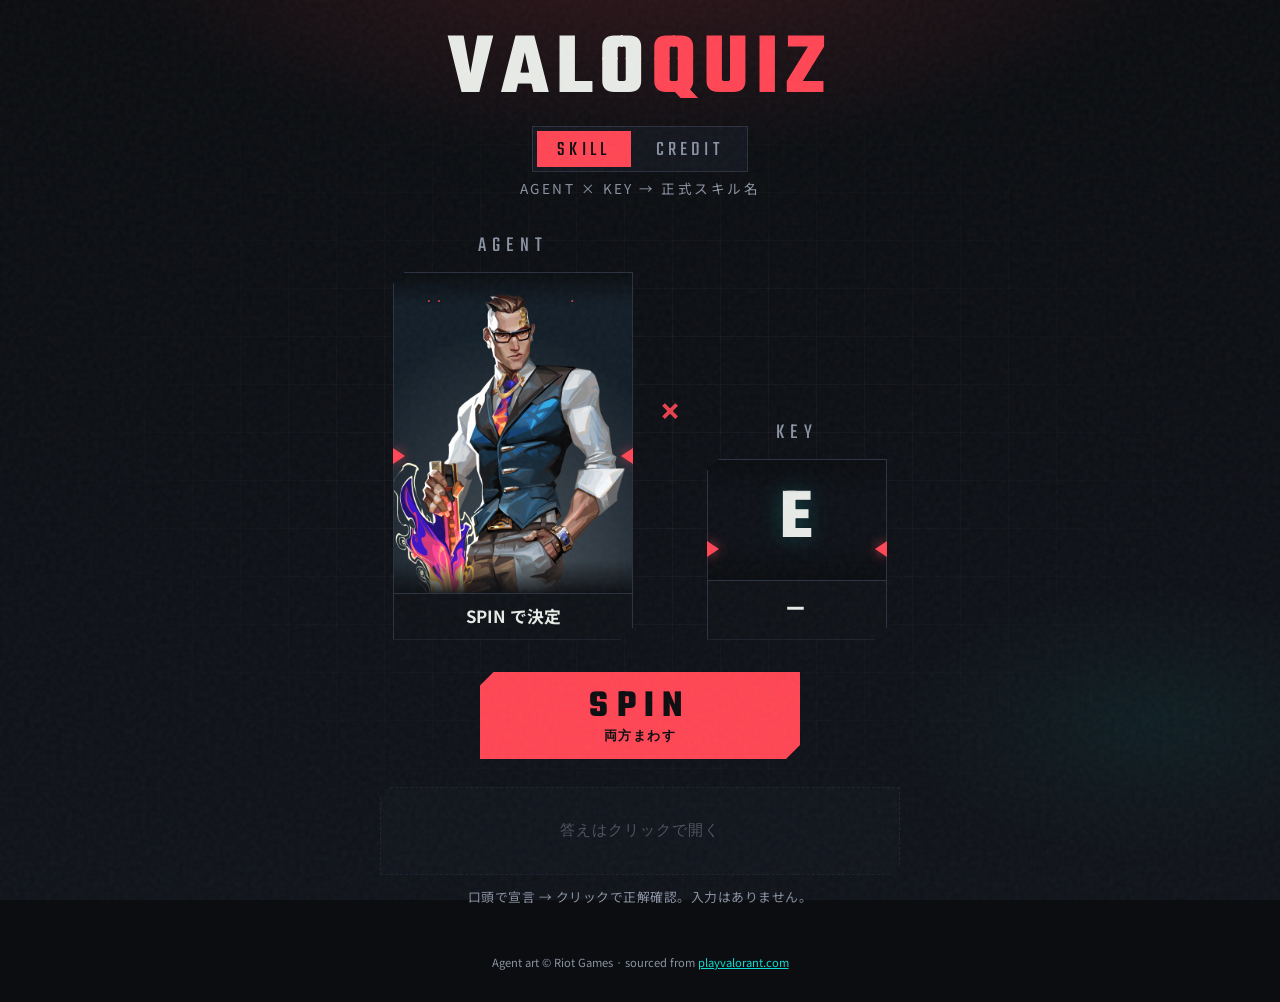
==== index.html @ 6aa87c43 "Add VALO QUIZ skill and credit quizzes Co-authored-by: Cursor <cursoragent@cursor.com>" ====
<!DOCTYPE html>
<html lang="ja">
  <head>
    <meta charset="UTF-8" />
    <meta name="viewport" content="width=device-width, initial-scale=1.0" />
    <title>VALO QUIZ — スキル名ルーレット</title>
    <link rel="preconnect" href="https://fonts.googleapis.com" />
    <link rel="preconnect" href="https://fonts.gstatic.com" crossorigin />
    <link
      href="https://fonts.googleapis.com/css2?family=Noto+Sans+JP:wght@400;500;700;900&family=Teko:wght@500;600;700&display=swap"
      rel="stylesheet"
    />
    <link rel="stylesheet" href="styles.css" />
  </head>
  <body>
    <div class="noise" aria-hidden="true"></div>
    <div class="grid-bg" aria-hidden="true"></div>

    <header class="top">
      <p class="brand">VALO<span>QUIZ</span></p>
      <nav class="tabs" aria-label="クイズ切り替え">
        <a class="tab is-active" href="index.html" aria-current="page">SKILL</a>
        <a class="tab" href="credit.html">CREDIT</a>
      </nav>
      <p class="tag">AGENT × KEY → 正式スキル名</p>
    </header>

    <main class="stage">
      <section class="reels" aria-label="ルーレット">
        <div class="reel-block">
          <div class="reel-label">AGENT</div>
          <div class="reel agent-reel" id="agent-reel">
            <div class="pointer" aria-hidden="true"></div>
            <div class="reel-window">
              <div class="reel-strip" id="agent-strip"></div>
            </div>
            <div class="agent-name" id="agent-name">？</div>
          </div>
        </div>

        <div class="x-mark" aria-hidden="true">×</div>

        <div class="reel-block">
          <div class="reel-label">KEY</div>
          <div class="reel key-reel" id="key-reel">
            <div class="pointer" aria-hidden="true"></div>
            <div class="reel-window">
              <div class="reel-strip" id="key-strip"></div>
            </div>
            <div class="key-name" id="key-name">？</div>
          </div>
        </div>
      </section>

      <section class="controls">
        <button type="button" class="spin-btn" id="spin-btn">
          <span class="spin-btn__glitch">SPIN</span>
          <span class="spin-btn__sub">両方まわす</span>
        </button>
      </section>

      <section class="answer-panel">
        <button
          type="button"
          class="answer-btn"
          id="answer-btn"
          disabled
          aria-expanded="false"
        >
          <span class="answer-btn__hint" id="answer-hint"
            >答えはクリックで開く</span
          >
          <span class="answer-btn__value" id="answer-value" hidden></span>
        </button>
        <p class="howto">
          口頭で宣言 → クリックで正解確認。入力はありません。
        </p>
      </section>
    </main>

    <footer class="foot">
      <span
        >Agent art © Riot Games · sourced from
        <a
          href="https://playvalorant.com/ja-jp/agents/"
          target="_blank"
          rel="noopener"
          >playvalorant.com</a
        ></span
      >
    </footer>

    <script src="data.js"></script>
    <script src="app.js"></script>
  </body>
</html>
---- styles.css ----
:root {
  --bg: #0b0d10;
  --bg-2: #12151c;
  --panel: #171b24;
  --line: #2a3140;
  --text: #e8ebe7;
  --muted: #8b93a3;
  --valorant: #ff4655;
  --valorant-deep: #c83744;
  --cyan: #0fdbd2;
  --agent-w: 240px;
  --agent-h: 320px;
  --key-h: 120px;
  --ease-out: cubic-bezier(0.16, 1, 0.3, 1);
}

*,
*::before,
*::after {
  box-sizing: border-box;
}

html,
body {
  margin: 0;
  min-height: 100%;
}

body {
  font-family: "Noto Sans JP", sans-serif;
  color: var(--text);
  background: var(--bg);
  overflow-x: hidden;
}

.noise {
  pointer-events: none;
  position: fixed;
  inset: 0;
  z-index: 50;
  opacity: 0.045;
  background-image: url("data:image/svg+xml,%3Csvg viewBox='0 0 200 200' xmlns='http://www.w3.org/2000/svg'%3E%3Cfilter id='n'%3E%3CfeTurbulence type='fractalNoise' baseFrequency='0.85' numOctaves='4' stitchTiles='stitch'/%3E%3C/filter%3E%3Crect width='100%25' height='100%25' filter='url(%23n)'/%3E%3C/svg%3E");
}

.grid-bg {
  pointer-events: none;
  position: fixed;
  inset: 0;
  background:
    radial-gradient(ellipse 80% 50% at 50% -10%, rgba(255, 70, 85, 0.18), transparent 55%),
    radial-gradient(ellipse 40% 30% at 90% 80%, rgba(15, 219, 210, 0.06), transparent 50%),
    linear-gradient(180deg, #0b0d10 0%, #10131a 100%);
  z-index: -1;
}

.grid-bg::after {
  content: "";
  position: absolute;
  inset: 0;
  background-image:
    linear-gradient(rgba(255, 255, 255, 0.03) 1px, transparent 1px),
    linear-gradient(90deg, rgba(255, 255, 255, 0.03) 1px, transparent 1px);
  background-size: 48px 48px;
  mask-image: radial-gradient(ellipse at center, black 20%, transparent 75%);
}

.top {
  text-align: center;
  padding: 2rem 1rem 0.5rem;
  animation: rise 0.7s var(--ease-out) both;
}

.brand {
  margin: 0;
  font-family: Teko, sans-serif;
  font-weight: 700;
  font-size: clamp(3rem, 10vw, 5.5rem);
  letter-spacing: 0.08em;
  line-height: 0.9;
  text-transform: uppercase;
}

.brand span {
  color: var(--valorant);
}

.tabs {
  display: inline-flex;
  gap: 0.25rem;
  margin-top: 0.9rem;
  padding: 0.25rem;
  border: 1px solid var(--line);
  background: rgba(23, 27, 36, 0.7);
}

.tab {
  padding: 0.3rem 1.3rem 0.1rem;
  font-family: Teko, sans-serif;
  font-size: 1.3rem;
  letter-spacing: 0.2em;
  color: var(--muted);
  text-decoration: none;
  transition: color 0.15s ease, background 0.15s ease;
}

.tab:hover {
  color: var(--text);
}

.tab.is-active {
  color: #0b0d10;
  background: var(--valorant);
}

.tag {
  margin: 0.4rem 0 0;
  color: var(--muted);
  font-size: 0.85rem;
  letter-spacing: 0.18em;
  text-transform: uppercase;
}

.stage {
  width: min(960px, 100%);
  margin: 0 auto;
  padding: 1.5rem 1rem 3rem;
}

.reels {
  display: flex;
  align-items: flex-end;
  justify-content: center;
  gap: clamp(0.75rem, 3vw, 1.75rem);
  flex-wrap: wrap;
  animation: rise 0.8s var(--ease-out) 0.1s both;
}

.reel-block {
  display: flex;
  flex-direction: column;
  align-items: center;
  gap: 0.65rem;
}

.reel-label {
  font-family: Teko, sans-serif;
  font-size: 1.35rem;
  letter-spacing: 0.28em;
  color: var(--muted);
}

.reel {
  position: relative;
  background: var(--panel);
  border: 1px solid var(--line);
  clip-path: polygon(12px 0, 100% 0, 100% calc(100% - 12px), calc(100% - 12px) 100%, 0 100%, 0 12px);
}

.agent-reel {
  width: var(--agent-w);
}

.key-reel {
  width: min(180px, 42vw);
}

.pointer {
  position: absolute;
  inset: 0;
  pointer-events: none;
  z-index: 3;
}

.pointer::before,
.pointer::after {
  content: "";
  position: absolute;
  top: 50%;
  width: 0;
  height: 0;
  transform: translateY(-50%);
  filter: drop-shadow(0 0 6px rgba(255, 70, 85, 0.7));
}

.pointer::before {
  left: -1px;
  border-top: 8px solid transparent;
  border-bottom: 8px solid transparent;
  border-left: 12px solid var(--valorant);
}

.pointer::after {
  right: -1px;
  border-top: 8px solid transparent;
  border-bottom: 8px solid transparent;
  border-right: 12px solid var(--valorant);
}

.reel-window {
  overflow: hidden;
  position: relative;
}

.agent-reel .reel-window {
  height: var(--agent-h);
}

.key-reel .reel-window {
  height: var(--key-h);
}

.reel-window::before,
.reel-window::after {
  content: "";
  position: absolute;
  left: 0;
  right: 0;
  height: 28%;
  z-index: 2;
  pointer-events: none;
}

.agent-reel .reel-window::before,
.agent-reel .reel-window::after {
  height: 10%;
}

.reel-window::before {
  top: 0;
  background: linear-gradient(to bottom, rgba(11, 13, 16, 0.92), transparent);
}

.reel-window::after {
  bottom: 0;
  background: linear-gradient(to top, rgba(11, 13, 16, 0.92), transparent);
}

.reel-strip {
  will-change: transform;
}

.agent-card {
  height: var(--agent-h);
  overflow: hidden;
  background: #0e1117;
}

.agent-card img {
  display: block;
  width: 100%;
  height: 100%;
  object-fit: cover;
  object-position: center top;
  filter: saturate(1.05) contrast(1.05);
  user-select: none;
  pointer-events: none;
}

.key-card {
  height: var(--key-h);
  display: grid;
  place-items: center;
  background: #0e1117;
}

.key-glyph {
  font-family: Teko, sans-serif;
  font-size: 4.5rem;
  font-weight: 700;
  letter-spacing: 0.04em;
  color: var(--text);
  line-height: 1;
  text-shadow: 0 0 24px rgba(15, 219, 210, 0.25);
}

.key-card.is-ult .key-glyph {
  color: var(--valorant);
  text-shadow: 0 0 28px rgba(255, 70, 85, 0.45);
}

.agent-name,
.key-name {
  margin: 0;
  padding: 0.65rem 0.75rem;
  width: 100%;
  text-align: center;
  font-weight: 700;
  font-size: 1.05rem;
  border-top: 1px solid var(--line);
  background: rgba(0, 0, 0, 0.35);
  min-height: 2.75rem;
  display: grid;
  place-items: center;
}

.key-name {
  font-family: Teko, sans-serif;
  font-size: 1.6rem;
  letter-spacing: 0.12em;
}

.x-mark {
  font-family: Teko, sans-serif;
  font-size: 3rem;
  color: var(--valorant);
  align-self: center;
  margin-bottom: 2.5rem;
  opacity: 0.9;
}

.controls {
  display: flex;
  justify-content: center;
  margin-top: 2rem;
  animation: rise 0.85s var(--ease-out) 0.18s both;
}

.spin-btn {
  appearance: none;
  border: none;
  cursor: pointer;
  min-width: min(320px, 88vw);
  padding: 1rem 1.5rem 0.85rem;
  background: var(--valorant);
  color: #0b0d10;
  clip-path: polygon(14px 0, 100% 0, 100% calc(100% - 14px), calc(100% - 14px) 100%, 0 100%, 0 14px);
  transition: transform 0.15s ease, background 0.15s ease, filter 0.15s ease;
}

.spin-btn:hover:not(:disabled) {
  background: #ff5d6a;
  transform: translateY(-2px);
  filter: drop-shadow(0 8px 20px rgba(255, 70, 85, 0.35));
}

.spin-btn:active:not(:disabled) {
  transform: translateY(1px);
}

.spin-btn:disabled {
  cursor: not-allowed;
  opacity: 0.55;
}

.spin-btn__glitch {
  display: block;
  font-family: Teko, sans-serif;
  font-size: 2.4rem;
  font-weight: 700;
  letter-spacing: 0.22em;
  line-height: 1;
}

.spin-btn__sub {
  display: block;
  margin-top: 0.15rem;
  font-size: 0.8rem;
  font-weight: 700;
  letter-spacing: 0.12em;
}

.answer-panel {
  margin-top: 1.75rem;
  display: flex;
  flex-direction: column;
  align-items: center;
  gap: 0.75rem;
  animation: rise 0.9s var(--ease-out) 0.24s both;
}

.answer-btn {
  appearance: none;
  width: min(520px, 92vw);
  min-height: 88px;
  padding: 1.1rem 1.25rem;
  border: 1px dashed var(--line);
  background: rgba(23, 27, 36, 0.85);
  color: var(--text);
  cursor: pointer;
  clip-path: polygon(10px 0, 100% 0, 100% calc(100% - 10px), calc(100% - 10px) 100%, 0 100%, 0 10px);
  transition: border-color 0.2s ease, background 0.2s ease, transform 0.2s ease;
}

.answer-btn:disabled {
  cursor: default;
  opacity: 0.5;
}

.answer-btn:not(:disabled):hover {
  border-color: var(--cyan);
  background: rgba(15, 219, 210, 0.06);
}

.answer-btn.is-open {
  border-style: solid;
  border-color: var(--valorant);
  background: linear-gradient(135deg, rgba(255, 70, 85, 0.16), rgba(23, 27, 36, 0.95));
}

.answer-btn__hint {
  display: block;
  color: var(--muted);
  font-size: 0.95rem;
  letter-spacing: 0.06em;
}

.answer-btn__value {
  display: block;
  font-weight: 900;
  font-size: clamp(1.35rem, 4vw, 1.85rem);
  letter-spacing: 0.04em;
  color: var(--text);
}

.answer-btn__hint[hidden],
.answer-btn__value[hidden] {
  display: none !important;
}

.howto {
  margin: 0;
  color: var(--muted);
  font-size: 0.8rem;
  letter-spacing: 0.04em;
}

.foot {
  text-align: center;
  padding: 0 1rem 2rem;
  color: var(--muted);
  font-size: 0.7rem;
}

.foot a {
  color: var(--cyan);
}

.reel.is-spinning {
  box-shadow: 0 0 0 1px rgba(255, 70, 85, 0.35), 0 0 40px rgba(255, 70, 85, 0.12);
}

.reel.is-landed {
  animation: land-flash 0.55s ease;
}

@keyframes land-flash {
  0% {
    box-shadow: 0 0 0 1px rgba(15, 219, 210, 0.8), 0 0 30px rgba(15, 219, 210, 0.35);
  }
  100% {
    box-shadow: none;
  }
}

@keyframes rise {
  from {
    opacity: 0;
    transform: translateY(18px);
  }
  to {
    opacity: 1;
    transform: translateY(0);
  }
}

@media (max-width: 640px) {
  :root {
    --agent-w: 210px;
    --agent-h: 280px;
    --key-h: 100px;
  }

  .x-mark {
    margin-bottom: 0;
    width: 100%;
    text-align: center;
    order: 3;
    font-size: 2rem;
  }

  .reels {
    flex-direction: column;
    align-items: center;
  }

}
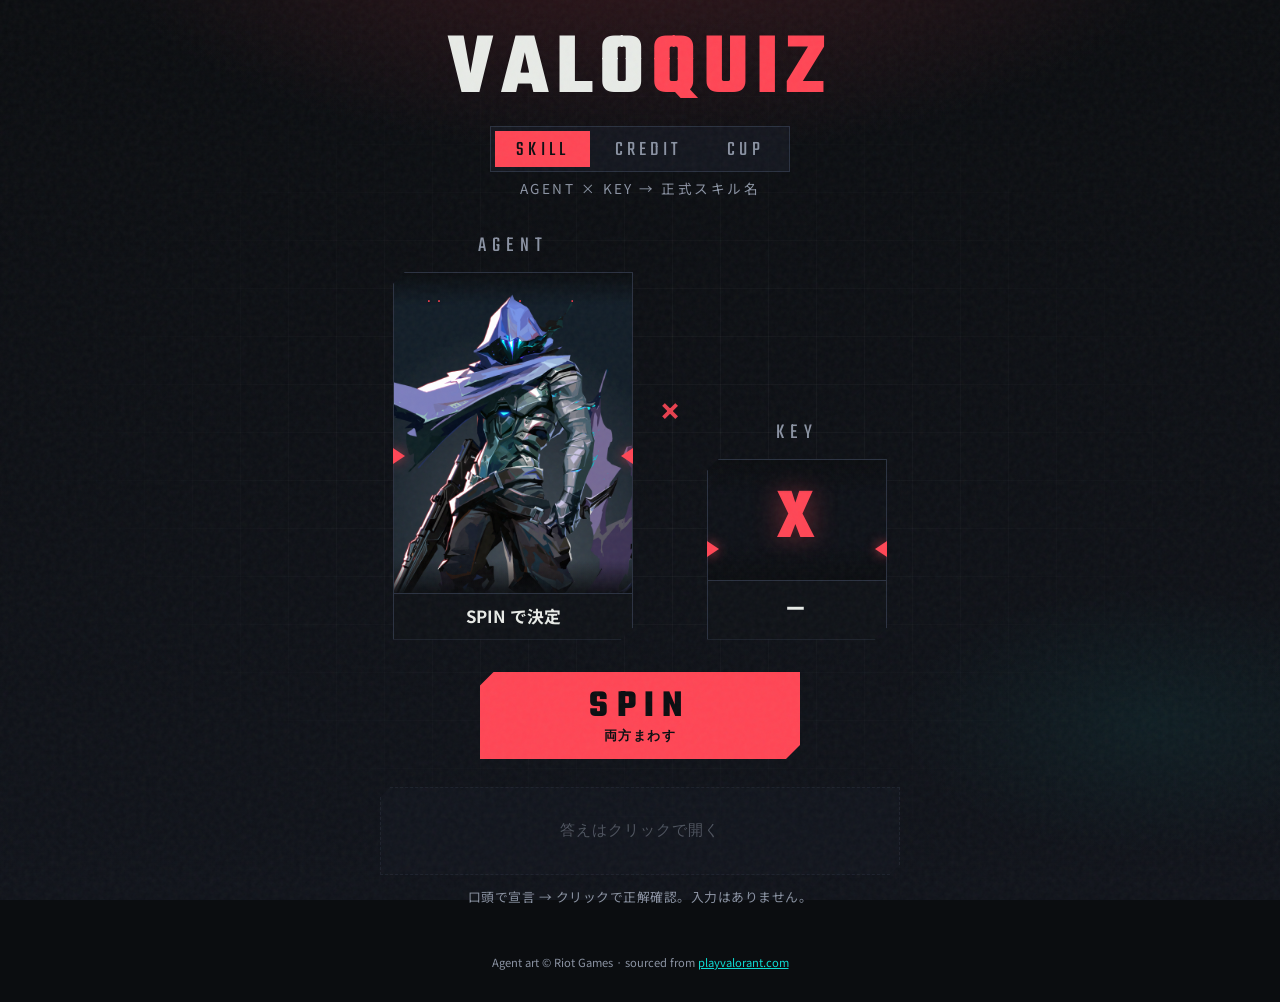
==== commit c2da486b: "Add CUP tournament page with spin handicaps and winner registration Co-authored-by: Cursor <cursorag" ====
--- a/index.html
+++ b/index.html
@@ -21,6 +21,7 @@
       <nav class="tabs" aria-label="クイズ切り替え">
         <a class="tab is-active" href="index.html" aria-current="page">SKILL</a>
         <a class="tab" href="credit.html">CREDIT</a>
+        <a class="tab" href="tournament.html">CUP</a>
       </nav>
       <p class="tag">AGENT × KEY → 正式スキル名</p>
     </header>
--- a/styles.css
+++ b/styles.css
@@ -465,22 +465,132 @@
 
 @media (max-width: 640px) {
   :root {
-    --agent-w: 210px;
-    --agent-h: 280px;
-    --key-h: 100px;
+    --agent-w: min(46vw, 190px, calc((100dvh - 400px) * 0.75));
+    --agent-h: calc(var(--agent-w) * 4 / 3);
+    --key-h: 96px;
+  }
+
+  .top {
+    padding-top: 0.75rem;
+  }
+
+  .brand {
+    font-size: 2.2rem;
+  }
+
+  .tabs {
+    margin-top: 0.4rem;
+  }
+
+  .tab {
+    font-size: 1.1rem;
+    padding: 0.2rem 1rem 0;
+  }
+
+  .tag {
+    margin-top: 0.3rem;
+    font-size: 0.7rem;
+    letter-spacing: 0.1em;
+  }
+
+  .stage {
+    padding: 0.75rem 0.75rem 0.5rem;
+  }
+
+  .reels {
+    flex-wrap: nowrap;
+    gap: 0.4rem;
+  }
+
+  .reel-label {
+    font-size: 1.1rem;
+  }
+
+  .key-reel {
+    width: min(30vw, 120px);
+  }
+
+  .key-glyph {
+    font-size: 3.6rem;
+  }
+
+  .agent-name,
+  .key-name {
+    font-size: 0.95rem;
+    padding: 0.5rem 0.4rem;
+  }
+
+  .key-name {
+    font-size: 1.4rem;
   }
 
   .x-mark {
-    margin-bottom: 0;
-    width: 100%;
-    text-align: center;
-    order: 3;
-    font-size: 2rem;
-  }
-
-  .reels {
-    flex-direction: column;
-    align-items: center;
-  }
-
-}
+    font-size: 1.8rem;
+    margin-bottom: 2rem;
+  }
+
+  .reel-block {
+    gap: 0.3rem;
+  }
+
+  .controls {
+    margin-top: 0.75rem;
+  }
+
+  .spin-btn {
+    min-width: min(200px, 60vw);
+    padding: 0.45rem 1rem 0.25rem;
+  }
+
+  .spin-btn__glitch {
+    font-size: 1.6rem;
+  }
+
+  .spin-btn__sub {
+    display: none;
+  }
+
+  .answer-panel {
+    margin-top: 0.6rem;
+  }
+
+  .answer-btn {
+    min-height: 0;
+    padding: 0.6rem 0.9rem;
+  }
+
+  .answer-btn__hint {
+    font-size: 0.85rem;
+  }
+
+  .answer-btn__value {
+    font-size: 1.3rem;
+  }
+
+  .howto {
+    display: none;
+  }
+
+  .foot {
+    padding: 0 1rem 0.75rem;
+    font-size: 0.6rem;
+  }
+}
+
+@media (max-width: 640px) and (max-height: 720px) {
+  .brand {
+    font-size: 1.9rem;
+  }
+
+  .tag {
+    display: none;
+  }
+}
+
+@media (hover: none) {
+  .spin-btn,
+  .answer-btn,
+  .tab {
+    -webkit-tap-highlight-color: transparent;
+  }
+}
